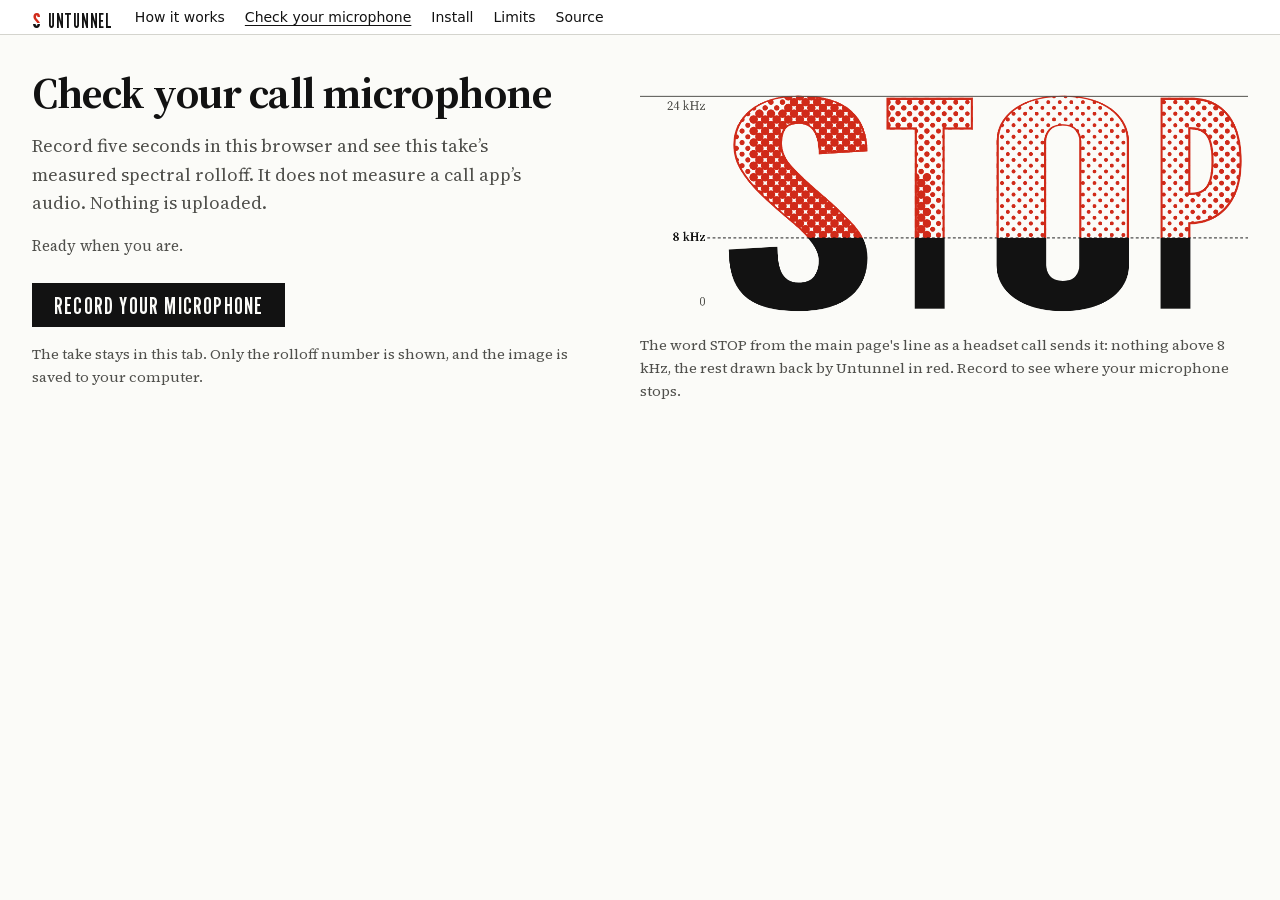
==== site/test/index.html @ a358ace4 "Initial public release" ====
<!doctype html>
<html lang="en">
    <head>
        <meta charset="utf-8" />
        <meta name="viewport" content="width=device-width, initial-scale=1" />
        <meta
            http-equiv="Content-Security-Policy"
            content="default-src 'self'; connect-src 'none'; media-src 'self' blob:; img-src 'self' blob: data:"
        />
        <meta name="color-scheme" content="light dark" />
        <meta name="description" content="Find out what your headset microphone sends during a call." />
        <link rel="icon" href="data:," />
        <link rel="stylesheet" href="../tokens.css" />
        <title>Check your call microphone · Untunnel</title>
        <script src="stop.js" defer></script>
        <script src="mic-test.js" defer></script>
    </head>
    <body>
        <a class="skip-link" href="#main">Skip to content</a>
        <header class="site-bar">
            <a class="site-bar__name" href="../" aria-label="Untunnel, home"><span class="site-bar__s" aria-hidden="true">s</span>Untunnel</a>
            <nav class="site-bar__nav" aria-label="Sections">
                <a href="../#how">How it works</a>
                <a href="./" aria-current="page">Check your microphone</a>
                <a href="../#install">Install</a>
                <a href="../#limits">Limits</a>
                <a href="https://github.com/intesarjawad/untunnel">Source</a>
            </nav>
        </header>
        <main id="main" class="page" data-state="loading">
            <h1>Check your call microphone</h1>
            <p class="lede">
                Record five seconds in this browser and see this take’s measured spectral rolloff.
                It does not measure a call app’s audio. Nothing is uploaded.
            </p>
            <p id="status" class="status" role="status" aria-live="polite">Loading…</p>
            <div id="panel" class="panel"></div>
        </main>
        <noscript>
            <p class="page">
                This page needs JavaScript to record audio. You can still install Untunnel from
                the <a href="../">main page</a>.
            </p>
        </noscript>
    </body>
</html>
---- site/tokens.css ----
@font-face {
    font-family: "Source Serif 4";
    src: url("fonts/source-serif-4.woff2") format("woff2");
    font-weight: 400 650;
    font-display: swap;
}

@font-face {
    font-family: "League Gothic";
    src: url("fonts/league-gothic.woff2") format("woff2");
    font-display: swap;
}

:root {
    --font-sans: "Source Serif 4", Georgia, serif;
    --font-mono: ui-monospace, "SF Mono", Menlo, monospace;
    --color-bg: #fbfbf8;
    --color-surface: #ffffff;
    --color-text: #121212;
    --color-muted: #4f4f4b;
    --color-border: #d4d4ce;
    --color-accent: #d02a19;
    --color-accent-soft: #fbe9e6;
    --color-danger: #8a2b25;
    --color-danger-soft: #fbecea;
    --space-1: 0.25rem;
    --space-2: 0.5rem;
    --space-3: 0.75rem;
    --space-4: 1rem;
    --space-5: 1.5rem;
    --space-6: 2rem;
    --space-7: 3rem;
    --radius-small: 0;
    --radius-medium: 0;
    --radius-large: 0;
    --measure: 42rem;
    --shadow: none;
}

@media (prefers-color-scheme: dark) {
    :root {
        --color-bg: #121212;
        --color-surface: #1c1c1b;
        --color-text: #f2f2ee;
        --color-muted: #b5b5ae;
        --color-border: #3a3a37;
        --color-accent: #ff8f7f;
        --color-accent-soft: #3a1813;
        --color-danger: #ffb3ab;
        --color-danger-soft: #3b211e;
        --shadow: none;
    }
}

*,
*::before,
*::after {
    box-sizing: border-box;
}

html {
    color-scheme: light dark;
}

body {
    margin: 0;
    background: var(--color-bg);
    color: var(--color-text);
    font-family: var(--font-sans);
    font-size: 1rem;
    line-height: 1.6;
}

/* Red is kept for the band Untunnel predicts; links, focus and controls are drawn in ink. */
a {
    color: var(--color-text);
    text-underline-offset: 0.2em;
}

a:hover {
    text-decoration-thickness: 0.12em;
}

:focus-visible {
    outline: 0.2rem solid var(--color-text);
    outline-offset: 0.2rem;
}

[hidden] {
    display: none !important;
}

.skip-link {
    position: absolute;
    left: var(--space-4);
    top: calc(-1 * var(--space-7));
    z-index: 1;
    padding: var(--space-2) var(--space-3);
    background: var(--color-surface);
    border-radius: var(--radius-small);
}

.skip-link:focus {
    top: var(--space-4);
}

/* The main page's bar and left margin, so the check reads as part of the same site. */
.site-bar {
    display: flex;
    flex-wrap: wrap;
    align-items: center;
    gap: 0 22px;
    min-height: 34px;
    padding: 0 1rem;
    background: var(--color-surface);
    border-bottom: 1px solid var(--color-border);
    font: 400 14px/1 -apple-system, BlinkMacSystemFont, system-ui, sans-serif;
}

.site-bar__name {
    display: inline-flex;
    align-items: baseline;
    padding: 4px 0 2px;
    font: 400 19px/1 "League Gothic", "Arial Narrow", sans-serif;
    letter-spacing: 0.04em;
    text-decoration: none;
    text-transform: uppercase;
}

.site-bar__s {
    margin-right: 6px;
    font-size: 27px;
    text-transform: none;
    background: linear-gradient(to top, var(--color-text) 0 31%, transparent 31% 35%, var(--color-accent) 35%);
    background-clip: text;
    -webkit-background-clip: text;
    color: transparent;
}

.site-bar__nav {
    display: flex;
    flex-wrap: wrap;
    gap: 0 20px;
}

.site-bar__nav a {
    padding: 10px 0;
    text-decoration: none;
}

.site-bar__nav a:hover,
.site-bar__nav a[aria-current="page"] {
    text-decoration: underline;
}

.page {
    width: min(calc(100% - 2rem), var(--measure));
    margin: 0 1rem;
    padding: var(--space-6) 0 var(--space-7);
}

@media (max-width: 699px) {
    .site-bar__nav a:not(:nth-child(2), :nth-child(3)) {
        display: none;
    }
}

@media (min-width: 700px) {
    .site-bar {
        padding: 0 32px;
    }

    .page {
        margin-left: 32px;
    }
}

h1,
h2,
h3 {
    line-height: 1.2;
    text-wrap: balance;
}

h1 {
    margin: 0 0 var(--space-3);
    font-size: clamp(2rem, 6vw, 2.75rem);
    letter-spacing: -0.02em;
}

h2 {
    margin: 0 0 var(--space-3);
    font-size: 1.4rem;
}

h3 {
    margin: 0 0 var(--space-2);
    font-size: 1.1rem;
}

p {
    margin: 0 0 var(--space-4);
}

.lede {
    max-width: 34rem;
    color: var(--color-muted);
    font-size: 1.125rem;
}

.status {
    min-height: 1.6em;
    margin: 0 0 var(--space-5);
    color: var(--color-muted);
    font-size: 0.95rem;
}

.panel {
    display: grid;
    gap: var(--space-4);
}

.card {
    padding-top: var(--space-4);
    border-top: 1px solid var(--color-text);
}

.card > :last-child {
    margin-bottom: 0;
}

.verdict {
    margin: 0 0 var(--space-4);
    font-size: 1.25rem;
    font-weight: 650;
    line-height: 1.4;
    text-wrap: balance;
}

.comparison strong {
    color: var(--color-text);
    font-weight: 600;
    font-variant-numeric: lining-nums tabular-nums;
}

/* A heading focused for screen readers after a result is not a control; no ring at rest. */
[tabindex="-1"]:focus {
    outline: none;
}

.card .fine-print {
    margin-bottom: var(--space-3);
}

/* The sample's own reading, said once and plainly, under the button that replaces it. */
.verdict--sample {
    margin-top: var(--space-4);
    font-size: 1.05rem;
    font-weight: 400;
}

.panel > .button,
.card > .button--primary {
    justify-self: start;
}

/* The main page's two controls: a black slab set in the display face for the one action, and
   underlined text for the rest. */
.button {
    display: inline-flex;
    align-items: center;
    min-height: 2.75rem;
    padding: 0;
    border: 0;
    border-radius: 0;
    background: none;
    color: var(--color-text);
    font: inherit;
    text-align: left;
    text-decoration: underline;
    text-decoration-thickness: 1px;
    text-underline-offset: 0.2em;
    cursor: pointer;
}

.button:hover,
.button[aria-pressed="true"] {
    text-decoration-thickness: 2px;
}

.button--primary {
    justify-content: center;
    min-width: 176px;
    padding: 10px 22px 8px;
    background: var(--color-text);
    color: var(--color-bg);
    font: 400 24px/1 "League Gothic", "Arial Narrow", sans-serif;
    letter-spacing: 0.05em;
    text-transform: uppercase;
    text-decoration: none;
}


.button:disabled {
    cursor: not-allowed;
    opacity: 0.55;
}

.actions {
    display: flex;
    flex-wrap: wrap;
    align-items: center;
    gap: var(--space-3) var(--space-5);
    margin: 0 0 var(--space-5);
}

.field {
    display: block;
    margin-bottom: var(--space-2);
    font-weight: 650;
}

select {
    width: 100%;
    min-height: 2.75rem;
    padding: var(--space-2) var(--space-3);
    border: 1px solid var(--color-border);
    border-radius: var(--radius-medium);
    background: var(--color-surface);
    color: var(--color-text);
    font: inherit;
}

.fine-print {
    color: var(--color-muted);
    font-size: 0.9rem;
}

.fine-print {
    margin-bottom: 0;
}

.shelf {
    margin: 0 0 var(--space-5);
}

.shelf canvas {
    display: block;
    width: 100%;
    height: auto;
}

.shelf figcaption {
    margin-top: var(--space-2);
    color: var(--color-muted);
    font-size: 0.9rem;
}

.comparison {
    display: grid;
    gap: var(--space-3);
    margin: 0 0 var(--space-5);
    padding: 0;
    list-style: none;
}

.comparison li {
    display: flex;
    flex-wrap: wrap;
    justify-content: space-between;
    gap: var(--space-2);
    padding: var(--space-2) 0;
    border-bottom: 1px solid var(--color-border);
}



.example {
    margin: 0 0 var(--space-5);
    padding-top: var(--space-4);
    border-top: 1px solid var(--color-border);
}


/* The heading and verdict carry a result; the status line stays for screen readers only. */
.page:is([data-state="result"], [data-state="compare"], [data-state="compared"]) .status {
    position: absolute;
    width: 1px;
    height: 1px;
    overflow: hidden;
    clip-path: inset(50%);
    white-space: nowrap;
}

.error {
    padding: var(--space-4);
    border: 1px solid var(--color-danger);
    border-radius: var(--radius-medium);
    background: var(--color-danger-soft);
    color: var(--color-danger);
}

.big {
    margin: 0;
    font-size: 1.5rem;
    font-weight: 650;
}

progress {
    width: 100%;
    height: 0.75rem;
    accent-color: var(--color-text);
}

/* Where there is room the word sits in a right column beside the controls, as the score does on
   the main page; the panel and card lend their children to the page's grid. */
@media (min-width: 1000px) {
    .page {
        display: grid;
        grid-template-columns: minmax(0, 34rem) minmax(0, 1fr);
        align-items: start;
        column-gap: 64px;
        width: min(calc(100% - 64px), 1240px);
    }

    .page > *,
    .panel > *,
    .card > * {
        grid-column: 1;
    }

    .panel,
    .card {
        display: contents;
    }

    .panel > .button,
    .card > .button--primary {
        margin-bottom: var(--space-4);
    }

    .card > :first-child {
        padding-top: var(--space-4);
        border-top: 1px solid var(--color-text);
    }

    .page .shelf {
        grid-column: 2;
        grid-row: 1 / span 12;
        margin-top: var(--space-3);
    }
}

@media (prefers-reduced-motion: reduce) {
    *,
    *::before,
    *::after {
        scroll-behavior: auto !important;
        transition-duration: 0.01ms !important;
        animation-duration: 0.01ms !important;
        animation-iteration-count: 1 !important;
    }
}

.table-scroll { max-width: 100%; overflow-x: auto; }
.table-scroll table { min-width: 42rem; }
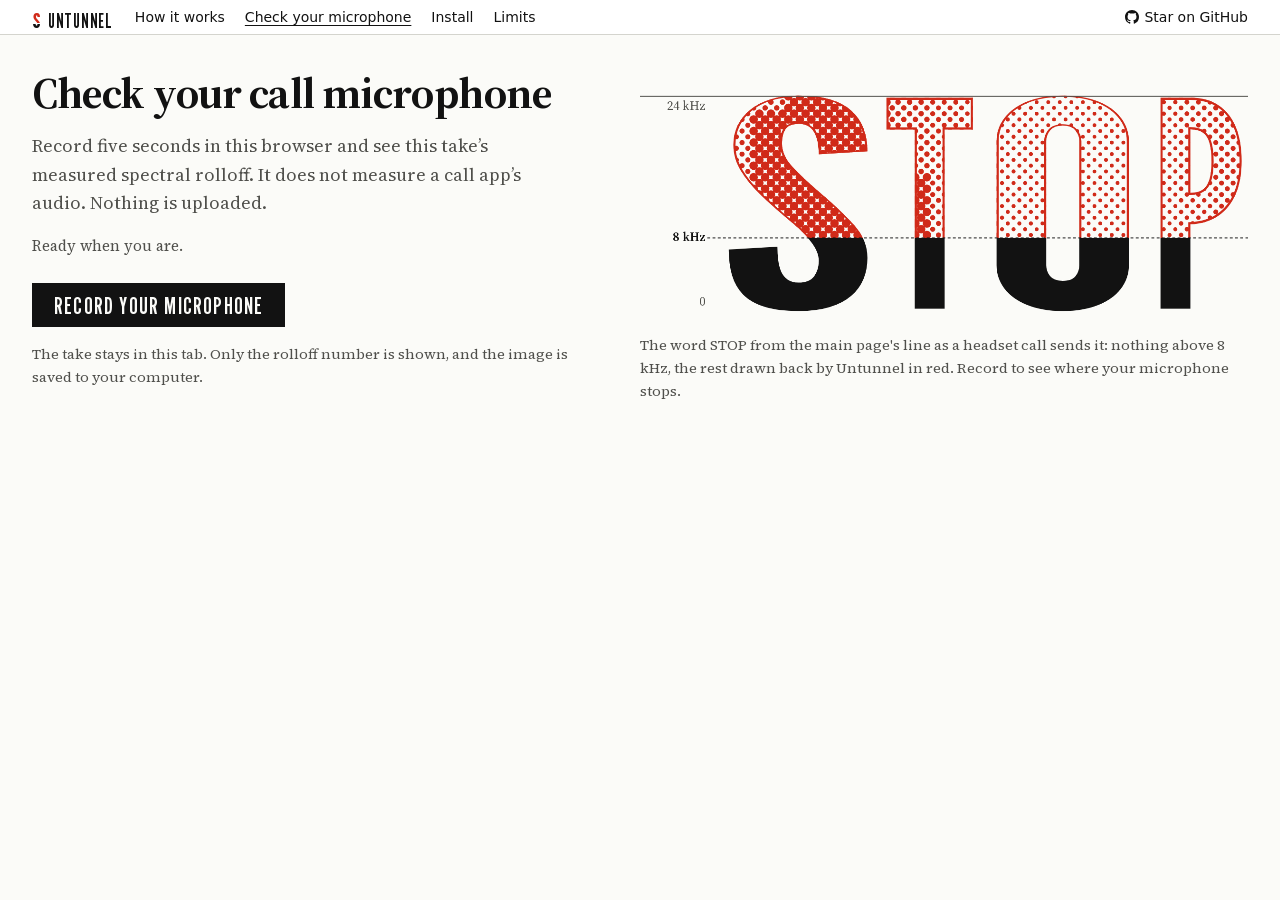
==== commit 530ba6f1: "Replace the header Source link with a link to the repository The link moves to the far right of the " ====
--- a/site/test/index.html
+++ b/site/test/index.html
@@ -24,8 +24,11 @@
                 <a href="./" aria-current="page">Check your microphone</a>
                 <a href="../#install">Install</a>
                 <a href="../#limits">Limits</a>
-                <a href="https://github.com/intesarjawad/untunnel">Source</a>
             </nav>
+            <a class="repo-link" href="https://github.com/intesarjawad/untunnel" aria-label="Star on GitHub">
+                <svg viewBox="0 0 16 16" width="1em" height="1em" fill="currentColor" aria-hidden="true"><path d="M8 0c4.42 0 8 3.58 8 8a8.013 8.013 0 0 1-5.45 7.59c-.4.08-.55-.17-.55-.38 0-.27.01-1.13.01-2.2 0-.75-.25-1.23-.54-1.48 1.78-.2 3.65-.88 3.65-3.95 0-.88-.31-1.59-.82-2.15.08-.2.36-1.02-.08-2.12 0 0-.67-.22-2.2.82-.64-.18-1.32-.27-2-.27-.68 0-1.36.09-2 .27-1.53-1.03-2.2-.82-2.2-.82-.44 1.1-.16 1.92-.08 2.12-.51.56-.82 1.28-.82 2.15 0 3.06 1.86 3.75 3.64 3.95-.23.2-.44.55-.51 1.07-.46.21-1.61.55-2.33-.66-.15-.24-.6-.83-1.23-.82-.67.01-.27.38.01.53.34.19.73.9.82 1.13.16.45.68 1.31 2.69.94 0 .67.01 1.3.01 1.49 0 .21-.15.45-.55.38A7.995 7.995 0 0 1 0 8c0-4.42 3.58-8 8-8Z"/></svg>
+                <span class="repo-link__text">Star on GitHub</span>
+            </a>
         </header>
         <main id="main" class="page" data-state="loading">
             <h1>Check your call microphone</h1>
--- a/site/tokens.css
+++ b/site/tokens.css
@@ -153,6 +153,21 @@
     text-decoration: underline;
 }
 
+.repo-link {
+    display: inline-flex;
+    align-items: center;
+    gap: 0.4em;
+    min-height: 24px;
+    padding: 10px 0;
+    margin-left: auto;
+    text-decoration: none;
+    white-space: nowrap;
+}
+
+.repo-link:hover .repo-link__text {
+    text-decoration: underline;
+}
+
 .page {
     width: min(calc(100% - 2rem), var(--measure));
     margin: 0 1rem;
@@ -162,6 +177,15 @@
 @media (max-width: 699px) {
     .site-bar__nav a:not(:nth-child(2), :nth-child(3)) {
         display: none;
+    }
+
+    .repo-link__text {
+        display: none;
+    }
+
+    .repo-link svg {
+        width: 20px;
+        height: 20px;
     }
 }
 
@@ -300,7 +324,6 @@
     text-decoration: none;
 }
 
-
 .button:disabled {
     cursor: not-allowed;
     opacity: 0.55;
@@ -373,14 +396,11 @@
     border-bottom: 1px solid var(--color-border);
 }
 
-
-
 .example {
     margin: 0 0 var(--space-5);
     padding-top: var(--space-4);
     border-top: 1px solid var(--color-border);
 }
-
 
 /* The heading and verdict carry a result; the status line stays for screen readers only. */
 .page:is([data-state="result"], [data-state="compare"], [data-state="compared"]) .status {
